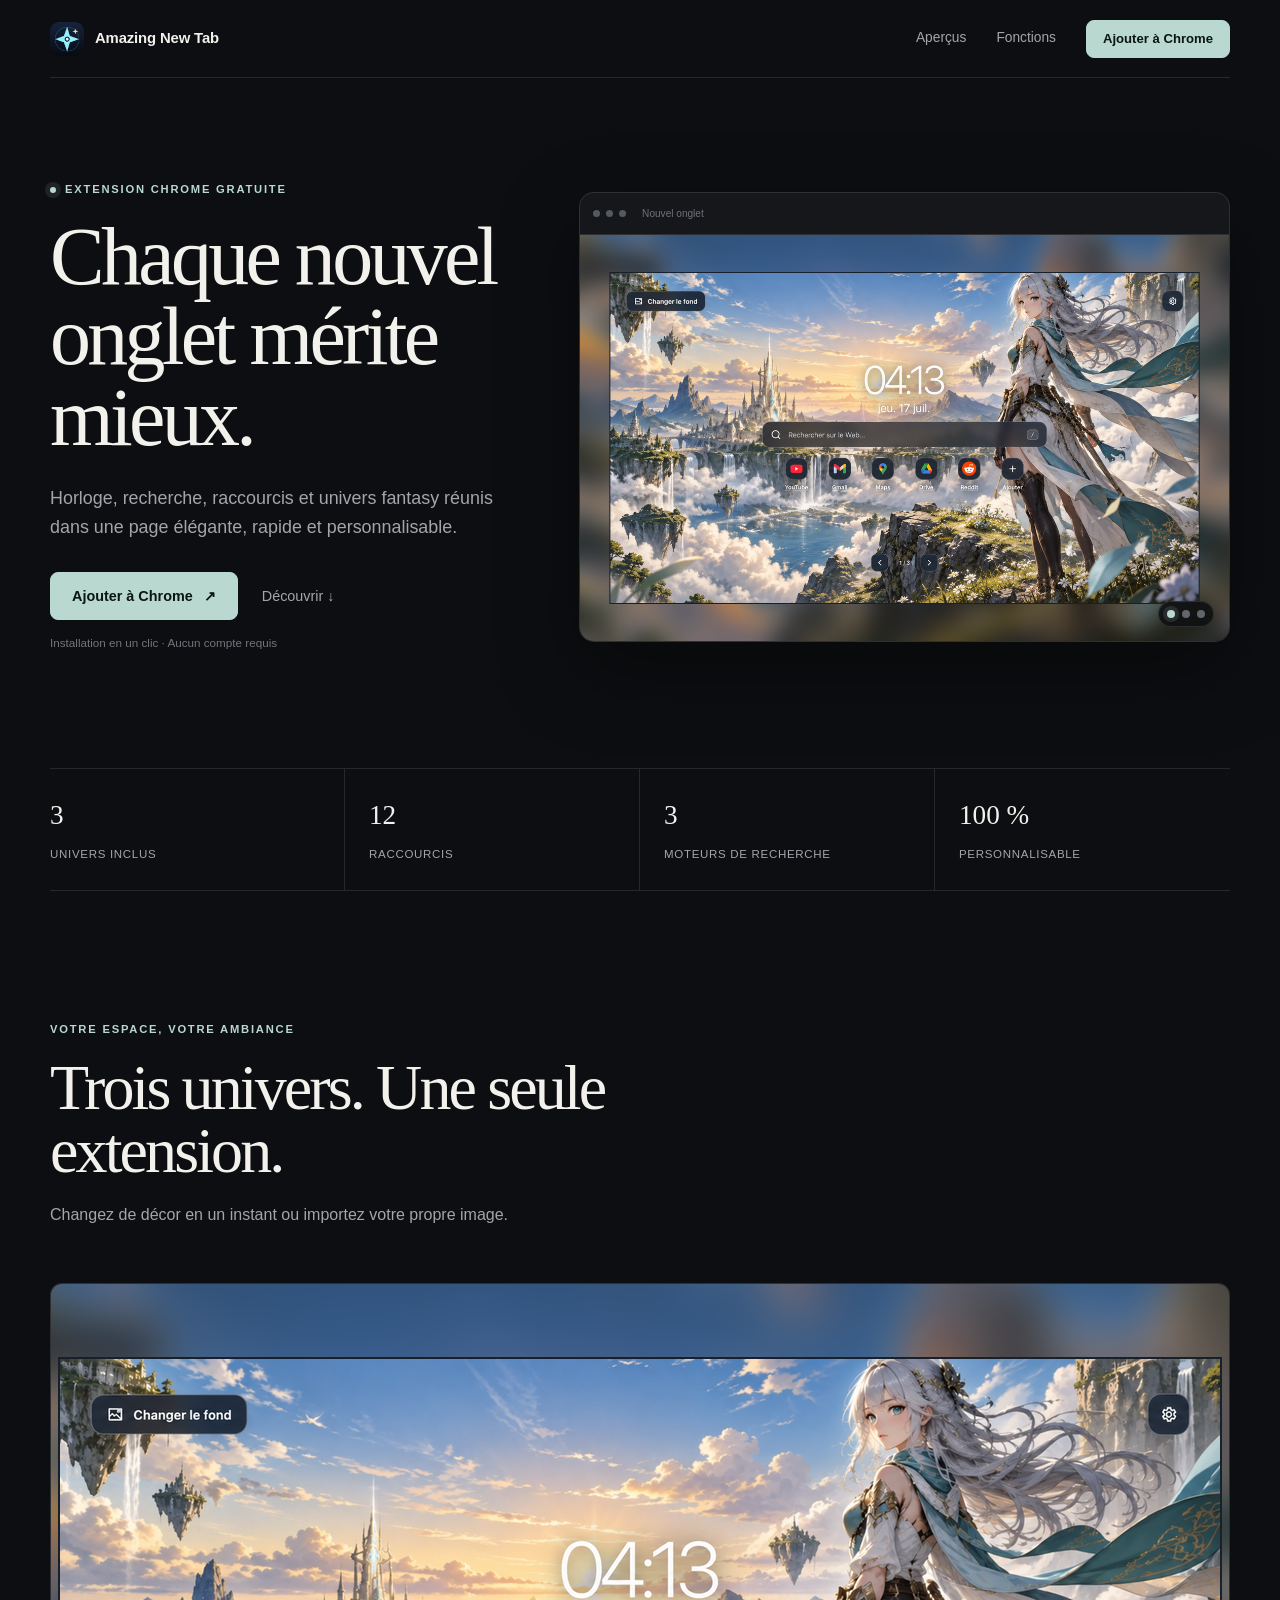
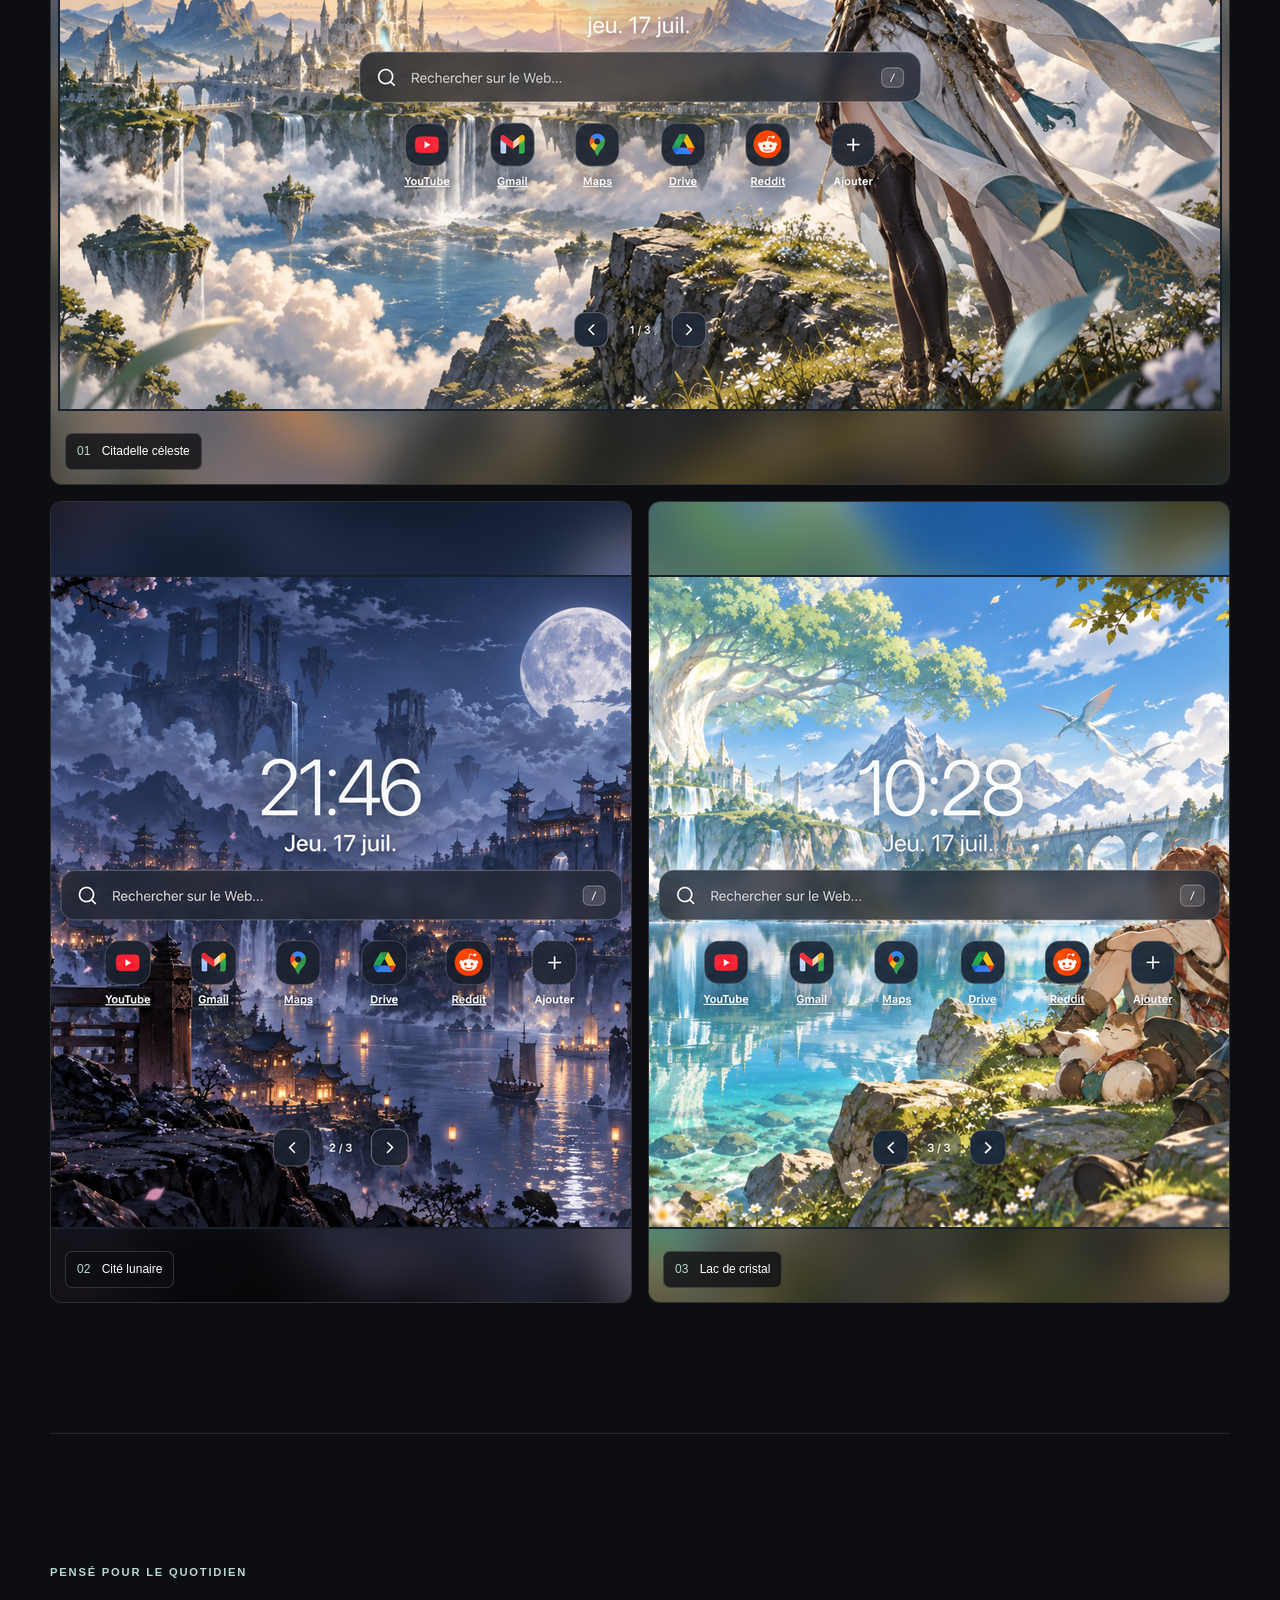
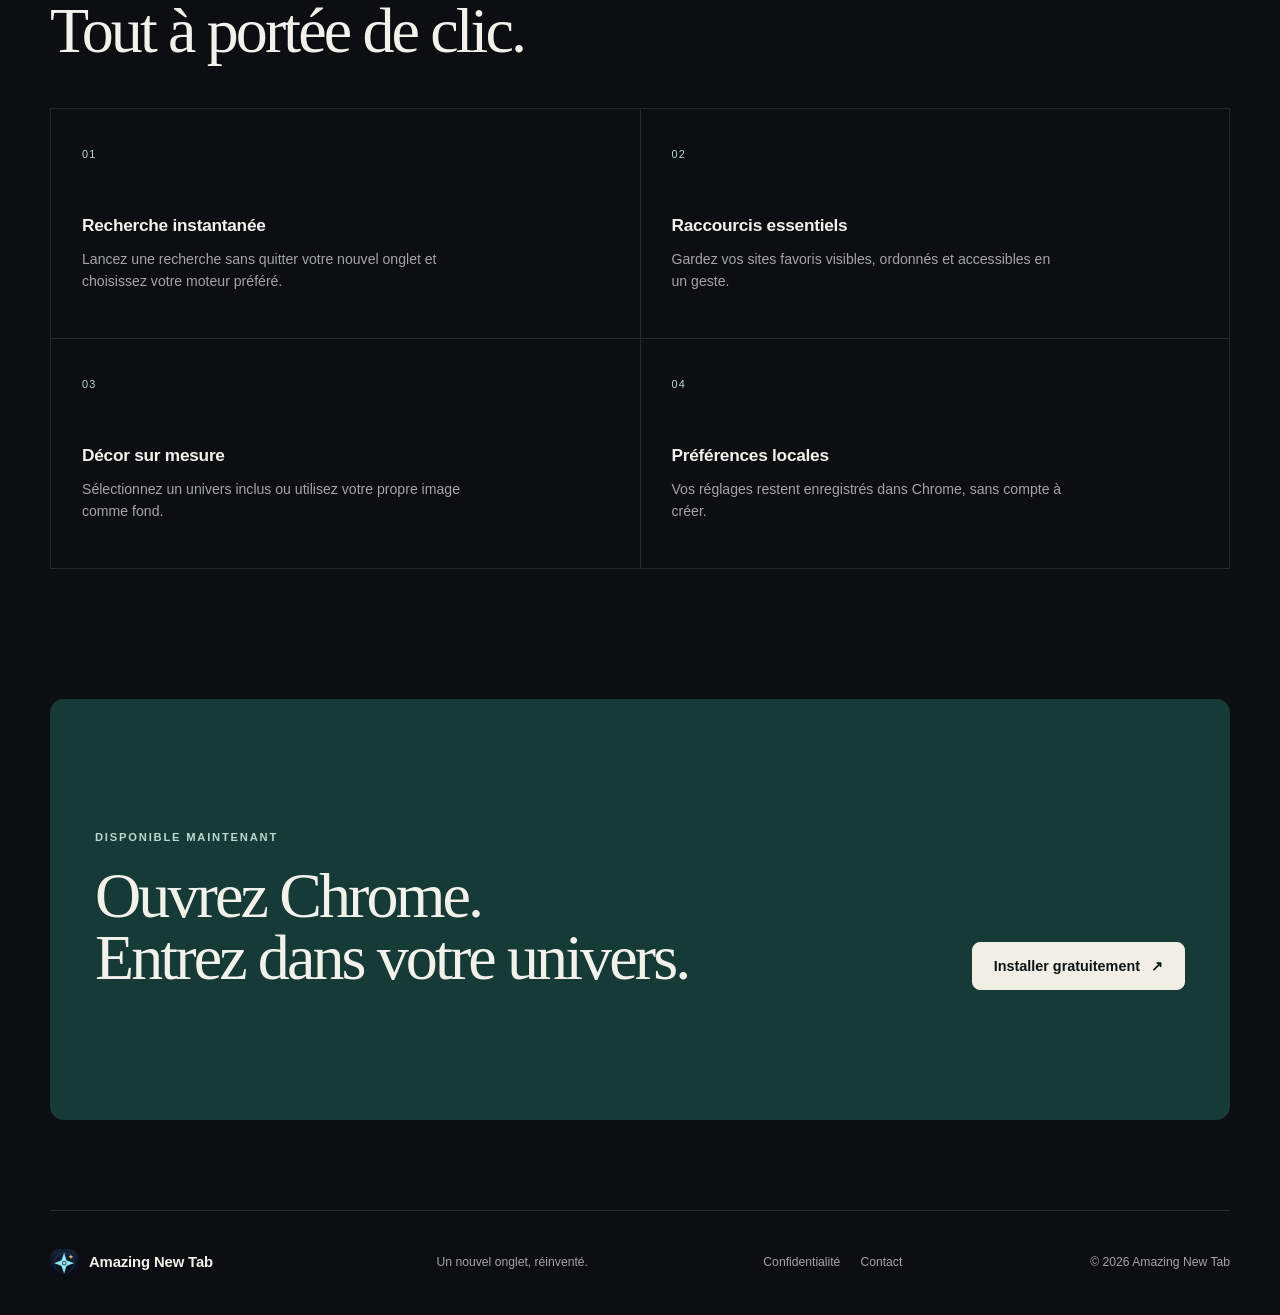
==== index.html @ ae104728 "Add files via upload" ====
<!doctype html>
<html lang="fr">
<head>
  <meta charset="utf-8">
  <meta name="viewport" content="width=device-width, initial-scale=1">
  <title>Amazing New Tab — Un nouvel onglet fantasy pour Chrome</title>
  <meta name="description" content="Transformez chaque nouvel onglet en univers fantasy avec horloge, recherche, raccourcis et fonds personnalisables.">
  <meta name="theme-color" content="#0d0e11">
  <link rel="canonical" href="https://amazingnewtab.com/">
  <link rel="icon" type="image/png" href="assets/icon-128.png">
  <meta property="og:type" content="website">
  <meta property="og:title" content="Amazing New Tab — Un nouvel onglet, réinventé.">
  <meta property="og:description" content="Une page de nouvel onglet fantasy, rapide et entièrement personnalisable.">
  <meta property="og:url" content="https://amazingnewtab.com/">
  <link rel="stylesheet" href="styles.css">
  <script src="script.js" defer></script>
</head>
<body>
  <a class="skip-link" href="#contenu">Aller au contenu</a>

  <header class="site-header">
    <a class="brand" href="/" aria-label="Amazing New Tab — Accueil">
      <img src="assets/icon-128.png" alt="" width="34" height="34">
      <span>Amazing New Tab</span>
    </a>
    <nav class="nav" aria-label="Navigation principale">
      <a href="#apercus">Aperçus</a>
      <a href="#fonctions">Fonctions</a>
      <a class="button button-small" href="https://chromewebstore.google.com/detail/genshin-impact-new-tab/cidahidgdjpindehfjlogcmhcbpgedch?hl=fr&amp;authuser=0" target="_blank" rel="noopener noreferrer">Ajouter à Chrome</a>
    </nav>
  </header>

  <main id="contenu">
    <section class="hero" aria-labelledby="hero-title">
      <div class="hero-copy">
        <p class="eyebrow"><span></span> Extension Chrome gratuite</p>
        <h1 id="hero-title">Chaque nouvel onglet mérite mieux.</h1>
        <p class="hero-text">Horloge, recherche, raccourcis et univers fantasy réunis dans une page élégante, rapide et personnalisable.</p>
        <div class="hero-actions">
          <a class="button" href="https://chromewebstore.google.com/detail/genshin-impact-new-tab/cidahidgdjpindehfjlogcmhcbpgedch?hl=fr&amp;authuser=0" target="_blank" rel="noopener noreferrer">Ajouter à Chrome <span aria-hidden="true">↗</span></a>
          <a class="text-link" href="#apercus">Découvrir <span aria-hidden="true">↓</span></a>
        </div>
        <p class="microcopy">Installation en un clic · Aucun compte requis</p>
      </div>

      <div class="product-stage" aria-label="Aperçu de l’extension">
        <div class="browser-bar" aria-hidden="true">
          <span></span><span></span><span></span>
          <div>Nouvel onglet</div>
        </div>
        <figure class="product-frame">
          <img id="hero-preview" src="assets/sky-citadel.png" alt="Aperçu du nouvel onglet Amazing New Tab avec un paysage de citadelle céleste" width="1280" height="800">
        </figure>
        <div class="preview-switcher" role="group" aria-label="Changer l’aperçu">
          <button class="preview-dot is-active" type="button" data-preview="assets/sky-citadel.png" data-alt="Aperçu du nouvel onglet avec un paysage de citadelle céleste" aria-label="Afficher Citadelle céleste" aria-pressed="true"></button>
          <button class="preview-dot" type="button" data-preview="assets/moon-city.png" data-alt="Aperçu du nouvel onglet avec une ville sous la lune" aria-label="Afficher Cité lunaire" aria-pressed="false"></button>
          <button class="preview-dot" type="button" data-preview="assets/crystal-lake.png" data-alt="Aperçu du nouvel onglet avec un lac de cristal" aria-label="Afficher Lac de cristal" aria-pressed="false"></button>
        </div>
      </div>
    </section>

    <section class="stats" aria-label="Points forts">
      <div><strong>3</strong><span>univers inclus</span></div>
      <div><strong>12</strong><span>raccourcis</span></div>
      <div><strong>3</strong><span>moteurs de recherche</span></div>
      <div><strong>100 %</strong><span>personnalisable</span></div>
    </section>

    <section class="showcase section" id="apercus" aria-labelledby="showcase-title">
      <div class="section-heading">
        <p class="eyebrow">Votre espace, votre ambiance</p>
        <h2 id="showcase-title">Trois univers. Une seule extension.</h2>
        <p>Changez de décor en un instant ou importez votre propre image.</p>
      </div>
      <div class="gallery">
        <figure class="gallery-card gallery-card-wide">
          <img src="assets/sky-citadel.png" alt="Thème Citadelle céleste de l’extension" width="1280" height="800" loading="lazy">
          <figcaption><span>01</span> Citadelle céleste</figcaption>
        </figure>
        <figure class="gallery-card">
          <img src="assets/moon-city.png" alt="Thème Cité lunaire de l’extension" width="1280" height="800" loading="lazy">
          <figcaption><span>02</span> Cité lunaire</figcaption>
        </figure>
        <figure class="gallery-card">
          <img src="assets/crystal-lake.png" alt="Thème Lac de cristal de l’extension" width="1280" height="800" loading="lazy">
          <figcaption><span>03</span> Lac de cristal</figcaption>
        </figure>
      </div>
    </section>

    <section class="features section" id="fonctions" aria-labelledby="features-title">
      <div class="section-heading compact-heading">
        <p class="eyebrow">Pensé pour le quotidien</p>
        <h2 id="features-title">Tout à portée de clic.</h2>
      </div>
      <div class="feature-grid">
        <article>
          <span class="feature-index">01</span>
          <h3>Recherche instantanée</h3>
          <p>Lancez une recherche sans quitter votre nouvel onglet et choisissez votre moteur préféré.</p>
        </article>
        <article>
          <span class="feature-index">02</span>
          <h3>Raccourcis essentiels</h3>
          <p>Gardez vos sites favoris visibles, ordonnés et accessibles en un geste.</p>
        </article>
        <article>
          <span class="feature-index">03</span>
          <h3>Décor sur mesure</h3>
          <p>Sélectionnez un univers inclus ou utilisez votre propre image comme fond.</p>
        </article>
        <article>
          <span class="feature-index">04</span>
          <h3>Préférences locales</h3>
          <p>Vos réglages restent enregistrés dans Chrome, sans compte à créer.</p>
        </article>
      </div>
    </section>

    <section class="closing section" aria-labelledby="closing-title">
      <div>
        <p class="eyebrow">Disponible maintenant</p>
        <h2 id="closing-title">Ouvrez Chrome.<br>Entrez dans votre univers.</h2>
      </div>
      <a class="button button-light" href="https://chromewebstore.google.com/detail/genshin-impact-new-tab/cidahidgdjpindehfjlogcmhcbpgedch?hl=fr&amp;authuser=0" target="_blank" rel="noopener noreferrer">Installer gratuitement <span aria-hidden="true">↗</span></a>
    </section>
  </main>

  <footer class="site-footer">
    <a class="brand footer-brand" href="/">
      <img src="assets/icon-128.png" alt="" width="28" height="28">
      <span>Amazing New Tab</span>
    </a>
    <p>Un nouvel onglet, réinventé.</p>
    <nav aria-label="Navigation de pied de page">
      <a href="privacy.html">Confidentialité</a>
      <a href="mailto:contact@amazingnewtab.com">Contact</a>
    </nav>
    <p class="copyright">© <span id="year">2026</span> Amazing New Tab</p>
  </footer>
</body>
</html>
---- styles.css ----
:root {
  --bg: #0d0e11;
  --surface: #15171b;
  --surface-2: #1b1e23;
  --text: #f3f1eb;
  --muted: #a4a5aa;
  --line: rgba(255, 255, 255, 0.11);
  --accent: #b8d8d0;
  --accent-dark: #163a35;
  --max: 1180px;
}

* { box-sizing: border-box; }

html {
  scroll-behavior: smooth;
  background: var(--bg);
}

body {
  margin: 0;
  color: var(--text);
  background: var(--bg);
  font-family: Inter, ui-sans-serif, -apple-system, BlinkMacSystemFont, "Segoe UI", sans-serif;
  font-size: 16px;
  line-height: 1.6;
  -webkit-font-smoothing: antialiased;
}

a { color: inherit; text-decoration: none; }
img { display: block; max-width: 100%; }
button { font: inherit; }

.skip-link {
  position: fixed;
  top: 10px;
  left: 10px;
  z-index: 20;
  padding: 10px 14px;
  color: #0d0e11;
  background: #fff;
  transform: translateY(-150%);
}

.skip-link:focus { transform: translateY(0); }

.site-header,
.hero,
.stats,
.section,
.site-footer {
  width: min(calc(100% - 40px), var(--max));
  margin-inline: auto;
}

.site-header {
  min-height: 78px;
  display: flex;
  align-items: center;
  justify-content: space-between;
  border-bottom: 1px solid var(--line);
}

.brand {
  display: inline-flex;
  align-items: center;
  gap: 11px;
  font-size: .93rem;
  font-weight: 680;
  letter-spacing: -.01em;
}

.brand img { border-radius: 9px; }

.nav {
  display: flex;
  align-items: center;
  gap: 30px;
  color: var(--muted);
  font-size: .86rem;
}

.nav > a:not(.button):hover,
.site-footer a:hover { color: var(--text); }

.button {
  display: inline-flex;
  min-height: 48px;
  align-items: center;
  justify-content: center;
  gap: 11px;
  padding: 0 21px;
  color: #0b1513;
  background: var(--accent);
  border: 1px solid var(--accent);
  border-radius: 8px;
  font-size: .9rem;
  font-weight: 720;
  transition: transform .2s ease, background .2s ease, border-color .2s ease;
}

.button:hover {
  transform: translateY(-2px);
  background: #d1e6e1;
  border-color: #d1e6e1;
}

.button:focus-visible,
a:focus-visible,
button:focus-visible {
  outline: 2px solid #fff;
  outline-offset: 4px;
}

.button-small {
  min-height: 38px;
  padding-inline: 16px;
  font-size: .82rem;
}

.hero {
  display: grid;
  grid-template-columns: .82fr 1.18fr;
  gap: clamp(42px, 6vw, 88px);
  align-items: center;
  min-height: 690px;
  padding: 74px 0 86px;
}

.eyebrow {
  margin: 0 0 18px;
  color: var(--accent);
  font-size: .7rem;
  font-weight: 760;
  letter-spacing: .16em;
  text-transform: uppercase;
}

.hero .eyebrow { display: flex; align-items: center; gap: 9px; }
.hero .eyebrow span { width: 6px; height: 6px; border-radius: 50%; background: var(--accent); box-shadow: 0 0 0 5px rgba(184, 216, 208, .1); }

h1,
h2,
h3,
p { margin-top: 0; }

h1,
h2 {
  font-family: Georgia, "Times New Roman", serif;
  font-weight: 400;
  letter-spacing: -.045em;
  line-height: .98;
}

h1 {
  max-width: 650px;
  margin-bottom: 26px;
  font-size: clamp(3.2rem, 6.4vw, 6.6rem);
}

.hero-text {
  max-width: 520px;
  margin-bottom: 31px;
  color: var(--muted);
  font-size: clamp(1rem, 1.6vw, 1.12rem);
}

.hero-actions { display: flex; align-items: center; gap: 24px; }
.text-link { color: var(--muted); font-size: .9rem; }
.text-link:hover { color: var(--text); }
.microcopy { margin: 14px 0 0; color: #73757b; font-size: .73rem; }

.product-stage {
  position: relative;
  overflow: hidden;
  background: var(--surface);
  border: 1px solid var(--line);
  border-radius: 15px;
  box-shadow: 0 28px 80px rgba(0,0,0,.38);
}

.browser-bar {
  height: 42px;
  display: flex;
  align-items: center;
  gap: 6px;
  padding: 0 13px;
  border-bottom: 1px solid var(--line);
}

.browser-bar > span { width: 7px; height: 7px; border-radius: 50%; background: #555960; }
.browser-bar > div { margin-left: 10px; color: #6f7278; font-size: .63rem; }
.product-frame { margin: 0; aspect-ratio: 16 / 10; overflow: hidden; }
.product-frame img { width: 100%; height: 100%; object-fit: cover; transition: opacity .16s ease; }
.product-frame img.is-changing { opacity: .25; }

.preview-switcher {
  position: absolute;
  right: 15px;
  bottom: 14px;
  display: flex;
  gap: 7px;
  padding: 8px;
  background: rgba(13,14,17,.82);
  border: 1px solid var(--line);
  border-radius: 99px;
  backdrop-filter: blur(14px);
}

.preview-dot {
  width: 8px;
  height: 8px;
  padding: 0;
  border: 0;
  border-radius: 50%;
  background: #62666c;
  cursor: pointer;
}

.preview-dot.is-active { background: var(--accent); box-shadow: 0 0 0 4px rgba(184,216,208,.12); }

.stats {
  display: grid;
  grid-template-columns: repeat(4, 1fr);
  border-top: 1px solid var(--line);
  border-bottom: 1px solid var(--line);
}

.stats div { padding: 25px 24px; border-right: 1px solid var(--line); }
.stats div:first-child { padding-left: 0; }
.stats div:last-child { border-right: 0; }
.stats strong { display: block; margin-bottom: 2px; font-family: Georgia, serif; font-size: 1.7rem; font-weight: 400; }
.stats span { color: var(--muted); font-size: .72rem; letter-spacing: .06em; text-transform: uppercase; }

.section { padding: 130px 0; }
.section-heading { max-width: 640px; margin-bottom: 55px; }
.section-heading h2,
.closing h2 { margin-bottom: 20px; font-size: clamp(2.8rem, 5vw, 5.2rem); }
.section-heading > p:last-child { max-width: 500px; margin-bottom: 0; color: var(--muted); }

.gallery {
  display: grid;
  grid-template-columns: repeat(2, 1fr);
  gap: 16px;
}

.gallery-card {
  position: relative;
  min-width: 0;
  margin: 0;
  overflow: hidden;
  background: var(--surface);
  border: 1px solid var(--line);
  border-radius: 12px;
}

.gallery-card-wide { grid-column: 1 / -1; }
.gallery-card img { width: 100%; aspect-ratio: 16 / 10; object-fit: cover; transition: transform .55s cubic-bezier(.2,.8,.2,1); }
.gallery-card:hover img { transform: scale(1.018); }
.gallery-card figcaption { position: absolute; left: 14px; bottom: 14px; padding: 8px 11px; color: #fff; background: rgba(13,14,17,.78); border: 1px solid rgba(255,255,255,.16); border-radius: 7px; font-size: .75rem; backdrop-filter: blur(12px); }
.gallery-card figcaption span { margin-right: 8px; color: var(--accent); }

.features { border-top: 1px solid var(--line); }
.compact-heading { margin-bottom: 45px; }
.feature-grid { display: grid; grid-template-columns: repeat(2, 1fr); border-top: 1px solid var(--line); border-left: 1px solid var(--line); }
.feature-grid article { min-height: 230px; padding: 31px; border-right: 1px solid var(--line); border-bottom: 1px solid var(--line); }
.feature-index { color: var(--accent); font-size: .68rem; letter-spacing: .12em; }
.feature-grid h3 { margin: 47px 0 8px; font-size: 1.08rem; letter-spacing: -.015em; }
.feature-grid p { max-width: 390px; margin-bottom: 0; color: var(--muted); font-size: .88rem; }

.closing {
  display: flex;
  align-items: flex-end;
  justify-content: space-between;
  gap: 40px;
  padding-inline: 45px;
  background: var(--accent-dark);
  border-radius: 14px;
}

.closing h2 { margin-bottom: 0; }
.button-light { color: #0b1513; background: #f1eee6; border-color: #f1eee6; white-space: nowrap; }

.site-footer {
  display: grid;
  grid-template-columns: 1.2fr 1fr 1fr auto;
  gap: 28px;
  align-items: center;
  padding: 38px 0;
  margin-top: 90px;
  color: var(--muted);
  border-top: 1px solid var(--line);
  font-size: .76rem;
}

.site-footer p { margin: 0; }
.site-footer nav { display: flex; gap: 20px; }
.footer-brand { color: var(--text); }
.copyright { text-align: right; }

.legal-page { min-height: 100vh; }
.legal-main { width: min(calc(100% - 40px), 760px); margin: 90px auto 140px; }
.legal-main h1 { max-width: 760px; margin-bottom: 28px; font-size: clamp(3rem, 7vw, 5.8rem); }
.legal-meta { margin-bottom: 55px; color: var(--muted); font-size: .82rem; }
.legal-content { padding-top: 42px; border-top: 1px solid var(--line); }
.legal-content h2 { margin: 46px 0 14px; font-family: inherit; font-size: 1.08rem; font-weight: 680; letter-spacing: -.015em; line-height: 1.4; }
.legal-content p,
.legal-content li { color: var(--muted); font-size: .94rem; }
.legal-content ul { padding-left: 20px; }
.legal-content a { color: var(--accent); text-decoration: underline; text-underline-offset: 3px; }

.not-found { min-height: 100vh; display: grid; place-items: center; padding: 30px; text-align: center; }
.not-found h1 { margin-bottom: 14px; font-size: clamp(5rem, 18vw, 12rem); }
.not-found p { margin-bottom: 30px; color: var(--muted); }

@media (max-width: 900px) {
  .hero { grid-template-columns: 1fr; min-height: auto; padding-top: 90px; }
  .hero-copy { max-width: 690px; }
  .product-stage { max-width: 760px; }
  .stats { grid-template-columns: repeat(2, 1fr); }
  .stats div:nth-child(2) { border-right: 0; }
  .stats div:nth-child(-n+2) { border-bottom: 1px solid var(--line); }
  .stats div:nth-child(3) { padding-left: 0; }
  .closing { align-items: flex-start; flex-direction: column; }
  .site-footer { grid-template-columns: 1fr 1fr; }
  .copyright { text-align: left; }
}

@media (max-width: 640px) {
  .site-header, .hero, .stats, .section, .site-footer { width: min(calc(100% - 28px), var(--max)); }
  .site-header { min-height: 68px; }
  .nav > a:not(.button) { display: none; }
  .brand span { font-size: .84rem; }
  .button-small { min-height: 36px; padding-inline: 12px; }
  .hero { gap: 50px; padding: 68px 0 72px; }
  h1 { font-size: clamp(3.25rem, 16vw, 4.9rem); }
  .hero-actions { align-items: flex-start; flex-direction: column; gap: 17px; }
  .microcopy { margin-top: 18px; }
  .browser-bar { height: 34px; }
  .stats div { padding: 19px 12px; }
  .stats div:first-child, .stats div:nth-child(3) { padding-left: 0; }
  .stats strong { font-size: 1.35rem; }
  .stats span { font-size: .58rem; }
  .section { padding: 88px 0; }
  .section-heading { margin-bottom: 38px; }
  .section-heading h2, .closing h2 { font-size: clamp(2.75rem, 13vw, 4.2rem); }
  .gallery { grid-template-columns: 1fr; }
  .gallery-card-wide { grid-column: auto; }
  .feature-grid { grid-template-columns: 1fr; }
  .feature-grid article { min-height: 205px; padding: 25px; }
  .feature-grid h3 { margin-top: 37px; }
  .closing { width: calc(100% - 28px); padding: 58px 24px; }
  .site-footer { grid-template-columns: 1fr; margin-top: 65px; }
  .site-footer nav { order: 2; }
}

@media (prefers-reduced-motion: reduce) {
  html { scroll-behavior: auto; }
  *, *::before, *::after { transition-duration: .01ms !important; animation-duration: .01ms !important; }
}
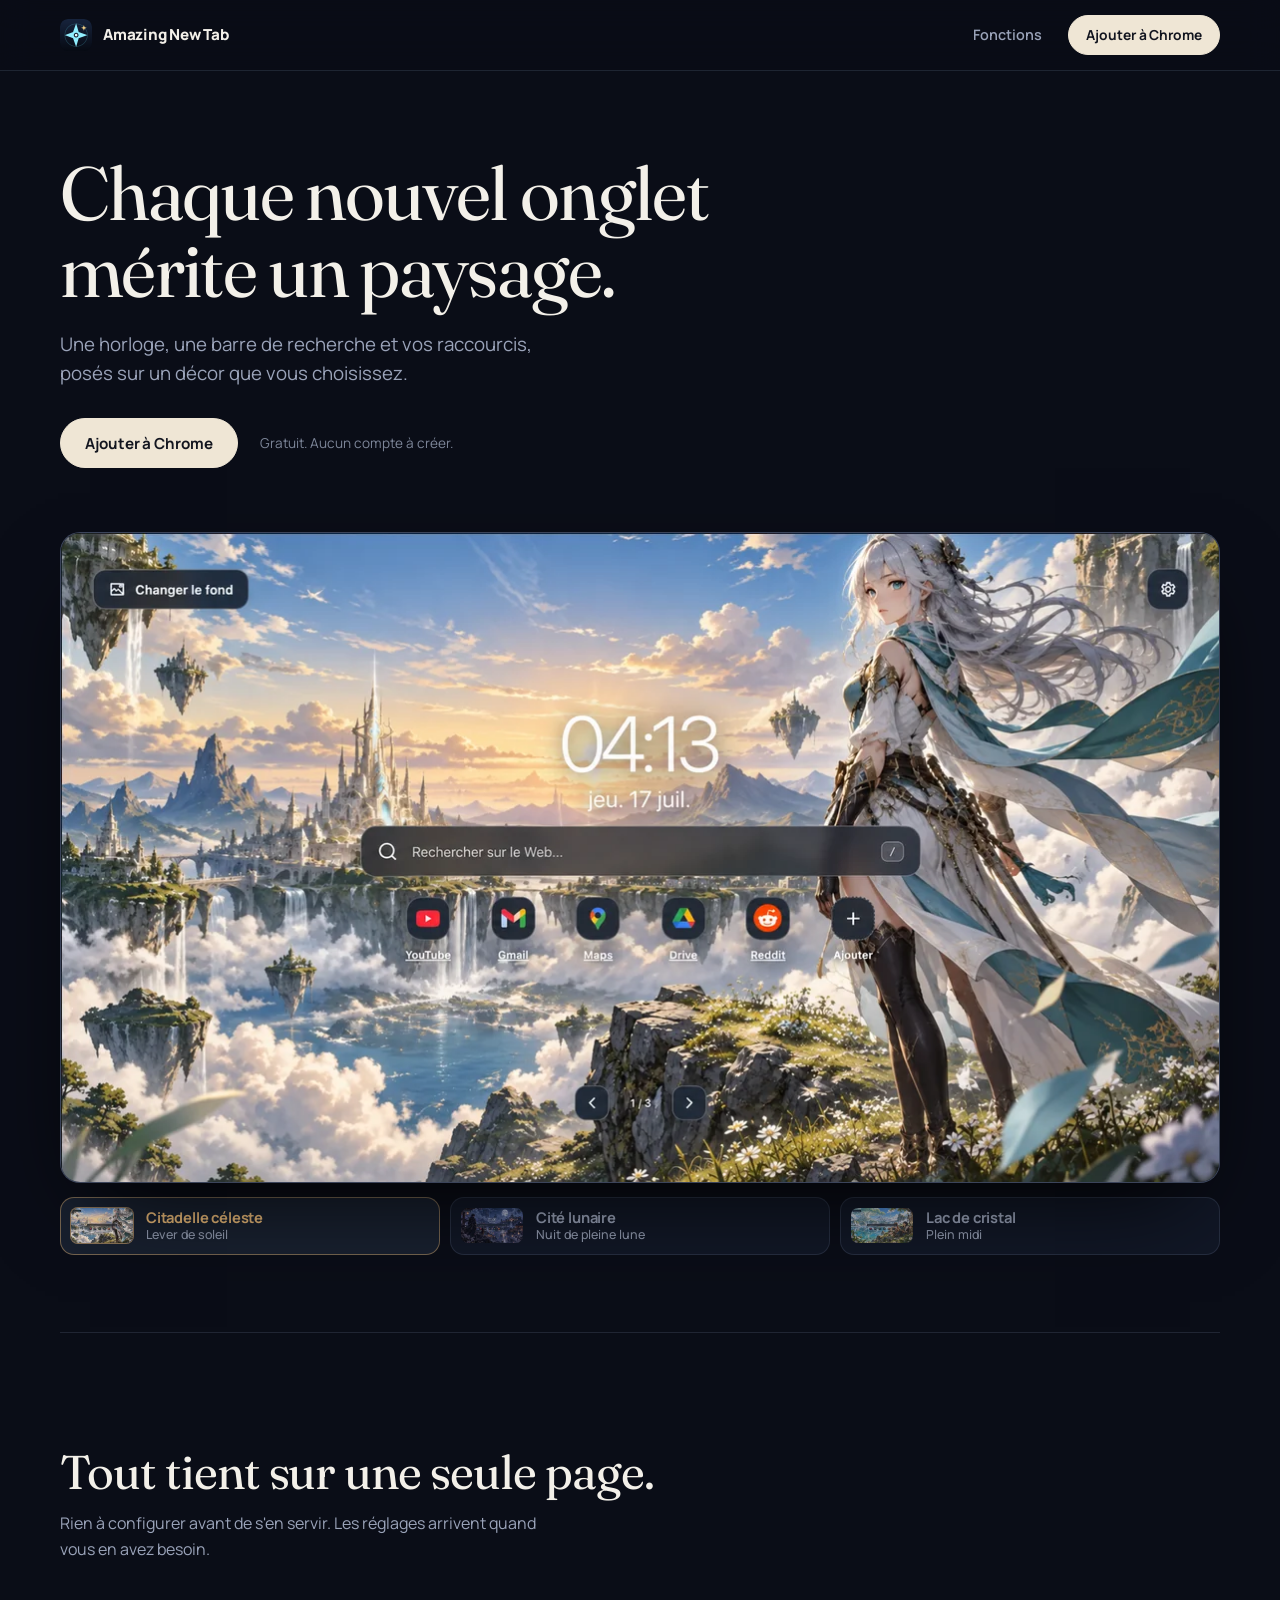
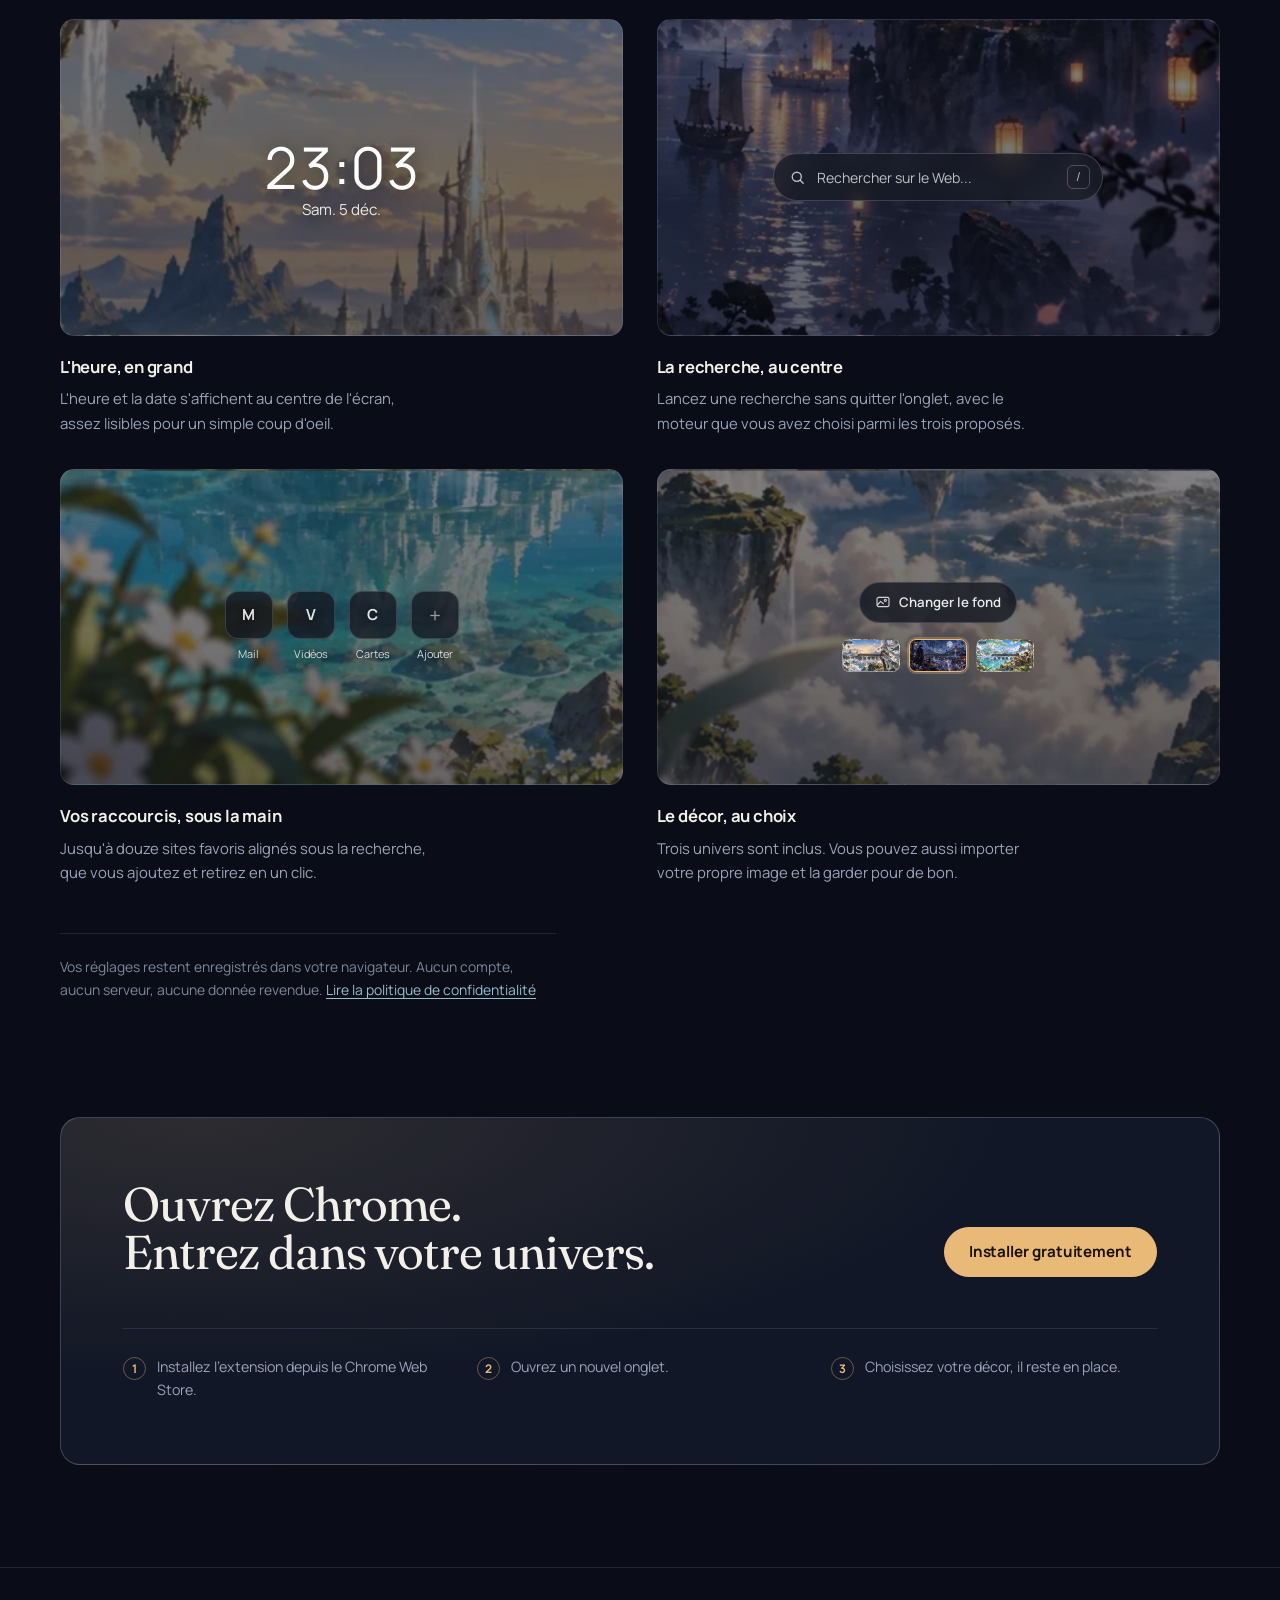
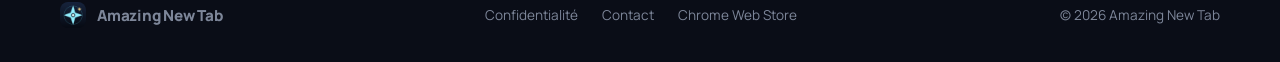
==== commit a2549fe4: "Add files via upload" ====
--- a/index.html
+++ b/index.html
@@ -3,140 +3,221 @@
 <head>
   <meta charset="utf-8">
   <meta name="viewport" content="width=device-width, initial-scale=1">
-  <title>Amazing New Tab — Un nouvel onglet fantasy pour Chrome</title>
-  <meta name="description" content="Transformez chaque nouvel onglet en univers fantasy avec horloge, recherche, raccourcis et fonds personnalisables.">
-  <meta name="theme-color" content="#0d0e11">
+  <title>Amazing New Tab - un nouvel onglet fantasy pour Chrome</title>
+  <meta name="description" content="Horloge, recherche et raccourcis posés sur un décor fantasy. Extension Chrome gratuite, sans compte, entièrement personnalisable.">
+  <meta name="theme-color" content="#0A0D17">
   <link rel="canonical" href="https://amazingnewtab.com/">
-  <link rel="icon" type="image/png" href="assets/icon-128.png">
+  <link rel="icon" type="image/png" href="/assets/icon-128.png">
+  <link rel="apple-touch-icon" href="/assets/icon-128.png">
+
   <meta property="og:type" content="website">
-  <meta property="og:title" content="Amazing New Tab — Un nouvel onglet, réinventé.">
-  <meta property="og:description" content="Une page de nouvel onglet fantasy, rapide et entièrement personnalisable.">
+  <meta property="og:site_name" content="Amazing New Tab">
+  <meta property="og:locale" content="fr_FR">
+  <meta property="og:title" content="Amazing New Tab - un nouvel onglet fantasy pour Chrome">
+  <meta property="og:description" content="Horloge, recherche et raccourcis posés sur un décor que vous choisissez.">
   <meta property="og:url" content="https://amazingnewtab.com/">
-  <link rel="stylesheet" href="styles.css">
-  <script src="script.js" defer></script>
+  <meta property="og:image" content="https://amazingnewtab.com/assets/og-cover.jpg">
+  <meta property="og:image:width" content="1200">
+  <meta property="og:image:height" content="630">
+  <meta property="og:image:alt" content="La page nouvel onglet Amazing New Tab affichant une citadelle céleste.">
+  <meta name="twitter:card" content="summary_large_image">
+  <meta name="twitter:title" content="Amazing New Tab - un nouvel onglet fantasy pour Chrome">
+  <meta name="twitter:description" content="Horloge, recherche et raccourcis posés sur un décor que vous choisissez.">
+  <meta name="twitter:image" content="https://amazingnewtab.com/assets/og-cover.jpg">
+
+  <link rel="preconnect" href="https://fonts.googleapis.com">
+  <link rel="preconnect" href="https://fonts.gstatic.com" crossorigin>
+  <link rel="stylesheet" href="https://fonts.googleapis.com/css2?family=Fraunces:opsz,wght@9..144,300..700&family=Manrope:wght@400..800&display=swap">
+  <link rel="preload" as="image" href="/assets/sky-citadel.webp" imagesrcset="/assets/sky-citadel-760.webp 760w, /assets/sky-citadel.webp 1161w" imagesizes="(max-width: 760px) 100vw, 1160px">
+  <link rel="stylesheet" href="/styles.css">
+  <script src="/script.js" defer></script>
+
+  <script type="application/ld+json">
+  {
+    "@context": "https://schema.org",
+    "@type": "SoftwareApplication",
+    "name": "Amazing New Tab",
+    "applicationCategory": "BrowserApplication",
+    "operatingSystem": "Chrome",
+    "url": "https://amazingnewtab.com/",
+    "image": "https://amazingnewtab.com/assets/og-cover.jpg",
+    "description": "Extension Chrome qui remplace la page nouvel onglet par une horloge, une recherche et des raccourcis posés sur un décor fantasy personnalisable.",
+    "installUrl": "https://chromewebstore.google.com/detail/egckcghgdkoojlileojgndfmhhkcppio",
+    "offers": { "@type": "Offer", "price": "0", "priceCurrency": "EUR" }
+  }
+  </script>
 </head>
 <body>
   <a class="skip-link" href="#contenu">Aller au contenu</a>
 
-  <header class="site-header">
-    <a class="brand" href="/" aria-label="Amazing New Tab — Accueil">
-      <img src="assets/icon-128.png" alt="" width="34" height="34">
-      <span>Amazing New Tab</span>
-    </a>
-    <nav class="nav" aria-label="Navigation principale">
-      <a href="#apercus">Aperçus</a>
-      <a href="#fonctions">Fonctions</a>
-      <a class="button button-small" href="https://chromewebstore.google.com/detail/genshin-impact-new-tab/cidahidgdjpindehfjlogcmhcbpgedch?hl=fr&amp;authuser=0" target="_blank" rel="noopener noreferrer">Ajouter à Chrome</a>
-    </nav>
+  <header class="topbar">
+    <div class="topbar-in">
+      <a class="brand" href="/">
+        <img src="/assets/icon-128.png" alt="" width="32" height="32">
+        <span>Amazing New Tab</span>
+      </a>
+      <nav class="topnav" aria-label="Navigation principale">
+        <a href="#fonctions">Fonctions</a>
+        <a class="btn btn-sm" href="https://chromewebstore.google.com/detail/egckcghgdkoojlileojgndfmhhkcppio?utm_source=item-share-cb" target="_blank" rel="noopener noreferrer">Ajouter à Chrome</a>
+      </nav>
+    </div>
   </header>
 
   <main id="contenu">
-    <section class="hero" aria-labelledby="hero-title">
+
+    <section class="hero">
       <div class="hero-copy">
-        <p class="eyebrow"><span></span> Extension Chrome gratuite</p>
-        <h1 id="hero-title">Chaque nouvel onglet mérite mieux.</h1>
-        <p class="hero-text">Horloge, recherche, raccourcis et univers fantasy réunis dans une page élégante, rapide et personnalisable.</p>
-        <div class="hero-actions">
-          <a class="button" href="https://chromewebstore.google.com/detail/genshin-impact-new-tab/cidahidgdjpindehfjlogcmhcbpgedch?hl=fr&amp;authuser=0" target="_blank" rel="noopener noreferrer">Ajouter à Chrome <span aria-hidden="true">↗</span></a>
-          <a class="text-link" href="#apercus">Découvrir <span aria-hidden="true">↓</span></a>
+        <h1>Chaque nouvel onglet<br>mérite un paysage.</h1>
+        <p class="lede">Une horloge, une barre de recherche et vos raccourcis, posés sur un décor que vous choisissez.</p>
+        <p class="cta-row">
+          <a class="btn" href="https://chromewebstore.google.com/detail/egckcghgdkoojlileojgndfmhhkcppio?utm_source=item-share-cb" target="_blank" rel="noopener noreferrer">Ajouter à Chrome</a>
+          <span class="note">Gratuit. Aucun compte à créer.</span>
+        </p>
+      </div>
+
+      <div class="stage-block">
+        <div class="stage">
+          <img class="stage-img is-on" id="stage-a"
+               src="/assets/sky-citadel.webp"
+               srcset="/assets/sky-citadel-760.webp 760w, /assets/sky-citadel.webp 1161w"
+               sizes="(max-width: 760px) 100vw, 1160px"
+               alt="La page nouvel onglet affichant l'univers Citadelle céleste."
+               width="1161" height="651" fetchpriority="high" decoding="async">
+          <img class="stage-img" id="stage-b" alt="" aria-hidden="true"
+               width="1161" height="651" decoding="async">
         </div>
-        <p class="microcopy">Installation en un clic · Aucun compte requis</p>
-      </div>
-
-      <div class="product-stage" aria-label="Aperçu de l’extension">
-        <div class="browser-bar" aria-hidden="true">
-          <span></span><span></span><span></span>
-          <div>Nouvel onglet</div>
+
+        <div class="universe" role="group" aria-label="Choisir un univers">
+          <button type="button" class="uni is-active" aria-pressed="true"
+                  data-key="sky-citadel"
+                  data-alt="La page nouvel onglet affichant l'univers Citadelle céleste.">
+            <img class="uni-thumb" src="/assets/sky-citadel-thumb.webp" alt="" width="176" height="99" loading="lazy" decoding="async">
+            <span class="uni-txt">
+              <span class="uni-name">Citadelle céleste</span>
+              <span class="uni-sub">Lever de soleil</span>
+            </span>
+          </button>
+          <button type="button" class="uni" aria-pressed="false"
+                  data-key="moon-city"
+                  data-alt="La page nouvel onglet affichant l'univers Cité lunaire.">
+            <img class="uni-thumb" src="/assets/moon-city-thumb.webp" alt="" width="176" height="99" loading="lazy" decoding="async">
+            <span class="uni-txt">
+              <span class="uni-name">Cité lunaire</span>
+              <span class="uni-sub">Nuit de pleine lune</span>
+            </span>
+          </button>
+          <button type="button" class="uni" aria-pressed="false"
+                  data-key="crystal-lake"
+                  data-alt="La page nouvel onglet affichant l'univers Lac de cristal.">
+            <img class="uni-thumb" src="/assets/crystal-lake-thumb.webp" alt="" width="176" height="99" loading="lazy" decoding="async">
+            <span class="uni-txt">
+              <span class="uni-name">Lac de cristal</span>
+              <span class="uni-sub">Plein midi</span>
+            </span>
+          </button>
         </div>
-        <figure class="product-frame">
-          <img id="hero-preview" src="assets/sky-citadel.png" alt="Aperçu du nouvel onglet Amazing New Tab avec un paysage de citadelle céleste" width="1280" height="800">
-        </figure>
-        <div class="preview-switcher" role="group" aria-label="Changer l’aperçu">
-          <button class="preview-dot is-active" type="button" data-preview="assets/sky-citadel.png" data-alt="Aperçu du nouvel onglet avec un paysage de citadelle céleste" aria-label="Afficher Citadelle céleste" aria-pressed="true"></button>
-          <button class="preview-dot" type="button" data-preview="assets/moon-city.png" data-alt="Aperçu du nouvel onglet avec une ville sous la lune" aria-label="Afficher Cité lunaire" aria-pressed="false"></button>
-          <button class="preview-dot" type="button" data-preview="assets/crystal-lake.png" data-alt="Aperçu du nouvel onglet avec un lac de cristal" aria-label="Afficher Lac de cristal" aria-pressed="false"></button>
-        </div>
       </div>
     </section>
 
-    <section class="stats" aria-label="Points forts">
-      <div><strong>3</strong><span>univers inclus</span></div>
-      <div><strong>12</strong><span>raccourcis</span></div>
-      <div><strong>3</strong><span>moteurs de recherche</span></div>
-      <div><strong>100 %</strong><span>personnalisable</span></div>
+    <section class="fn-section" id="fonctions" aria-labelledby="fn-title">
+      <div class="sec-head">
+        <h2 id="fn-title">Tout tient sur une seule page.</h2>
+        <p>Rien à configurer avant de s'en servir. Les réglages arrivent quand vous en avez besoin.</p>
+      </div>
+
+      <div class="fn-grid">
+
+        <article class="fn">
+          <div class="fn-demo" style="--tile:url('/assets/sky-citadel-tile.webp')">
+            <div class="ui-clock">
+              <span class="ui-time" id="ui-time">10:28</span>
+              <span class="ui-date" id="ui-date">Jeu. 17 juil.</span>
+            </div>
+          </div>
+          <h3>L'heure, en grand</h3>
+          <p>L'heure et la date s'affichent au centre de l'écran, assez lisibles pour un simple coup d'oeil.</p>
+        </article>
+
+        <article class="fn">
+          <div class="fn-demo" style="--tile:url('/assets/moon-city-tile.webp')">
+            <div class="ui-search">
+              <svg viewBox="0 0 24 24" aria-hidden="true" focusable="false">
+                <circle cx="11" cy="11" r="6.4"></circle>
+                <path d="M15.8 15.8 L20 20"></path>
+              </svg>
+              <span>Rechercher sur le Web...</span>
+              <kbd>/</kbd>
+            </div>
+          </div>
+          <h3>La recherche, au centre</h3>
+          <p>Lancez une recherche sans quitter l'onglet, avec le moteur que vous avez choisi parmi les trois proposés.</p>
+        </article>
+
+        <article class="fn">
+          <div class="fn-demo" style="--tile:url('/assets/crystal-lake-tile.webp')">
+            <div class="ui-tiles">
+              <span class="ui-shortcut"><span class="ui-tile">M</span>Mail</span>
+              <span class="ui-shortcut"><span class="ui-tile">V</span>Vidéos</span>
+              <span class="ui-shortcut"><span class="ui-tile">C</span>Cartes</span>
+              <span class="ui-shortcut"><span class="ui-tile ui-tile-add">+</span>Ajouter</span>
+            </div>
+          </div>
+          <h3>Vos raccourcis, sous la main</h3>
+          <p>Jusqu'à douze sites favoris alignés sous la recherche, que vous ajoutez et retirez en un clic.</p>
+        </article>
+
+        <article class="fn">
+          <div class="fn-demo" style="--tile:url('/assets/sky-citadel-tile2.webp')">
+            <div class="ui-decor">
+              <span class="ui-chip">
+                <svg viewBox="0 0 24 24" aria-hidden="true" focusable="false">
+                  <rect x="3" y="5" width="18" height="14" rx="2.5"></rect>
+                  <path d="M3.5 16.5 8.5 11 13 15"></path>
+                  <circle cx="15.5" cy="9.5" r="1.6"></circle>
+                </svg>
+                Changer le fond
+              </span>
+              <span class="ui-thumbs">
+                <i style="background-image:url('/assets/sky-citadel-thumb.webp')"></i>
+                <i class="is-on" style="background-image:url('/assets/moon-city-thumb.webp')"></i>
+                <i style="background-image:url('/assets/crystal-lake-thumb.webp')"></i>
+              </span>
+            </div>
+          </div>
+          <h3>Le décor, au choix</h3>
+          <p>Trois univers sont inclus. Vous pouvez aussi importer votre propre image et la garder pour de bon.</p>
+        </article>
+
+      </div>
+
+      <p class="fn-note">Vos réglages restent enregistrés dans votre navigateur. Aucun compte, aucun serveur, aucune donnée revendue. <a href="/privacy/">Lire la politique de confidentialité</a></p>
     </section>
 
-    <section class="showcase section" id="apercus" aria-labelledby="showcase-title">
-      <div class="section-heading">
-        <p class="eyebrow">Votre espace, votre ambiance</p>
-        <h2 id="showcase-title">Trois univers. Une seule extension.</h2>
-        <p>Changez de décor en un instant ou importez votre propre image.</p>
-      </div>
-      <div class="gallery">
-        <figure class="gallery-card gallery-card-wide">
-          <img src="assets/sky-citadel.png" alt="Thème Citadelle céleste de l’extension" width="1280" height="800" loading="lazy">
-          <figcaption><span>01</span> Citadelle céleste</figcaption>
-        </figure>
-        <figure class="gallery-card">
-          <img src="assets/moon-city.png" alt="Thème Cité lunaire de l’extension" width="1280" height="800" loading="lazy">
-          <figcaption><span>02</span> Cité lunaire</figcaption>
-        </figure>
-        <figure class="gallery-card">
-          <img src="assets/crystal-lake.png" alt="Thème Lac de cristal de l’extension" width="1280" height="800" loading="lazy">
-          <figcaption><span>03</span> Lac de cristal</figcaption>
-        </figure>
-      </div>
+    <section class="closing" aria-labelledby="closing-title">
+      <h2 id="closing-title">Ouvrez Chrome.<br>Entrez dans votre univers.</h2>
+      <ol class="steps">
+        <li><span class="step-n">1</span> Installez l'extension depuis le Chrome Web Store.</li>
+        <li><span class="step-n">2</span> Ouvrez un nouvel onglet.</li>
+        <li><span class="step-n">3</span> Choisissez votre décor, il reste en place.</li>
+      </ol>
+      <a class="btn btn-light" href="https://chromewebstore.google.com/detail/egckcghgdkoojlileojgndfmhhkcppio?utm_source=item-share-cb" target="_blank" rel="noopener noreferrer">Installer gratuitement</a>
     </section>
 
-    <section class="features section" id="fonctions" aria-labelledby="features-title">
-      <div class="section-heading compact-heading">
-        <p class="eyebrow">Pensé pour le quotidien</p>
-        <h2 id="features-title">Tout à portée de clic.</h2>
-      </div>
-      <div class="feature-grid">
-        <article>
-          <span class="feature-index">01</span>
-          <h3>Recherche instantanée</h3>
-          <p>Lancez une recherche sans quitter votre nouvel onglet et choisissez votre moteur préféré.</p>
-        </article>
-        <article>
-          <span class="feature-index">02</span>
-          <h3>Raccourcis essentiels</h3>
-          <p>Gardez vos sites favoris visibles, ordonnés et accessibles en un geste.</p>
-        </article>
-        <article>
-          <span class="feature-index">03</span>
-          <h3>Décor sur mesure</h3>
-          <p>Sélectionnez un univers inclus ou utilisez votre propre image comme fond.</p>
-        </article>
-        <article>
-          <span class="feature-index">04</span>
-          <h3>Préférences locales</h3>
-          <p>Vos réglages restent enregistrés dans Chrome, sans compte à créer.</p>
-        </article>
-      </div>
-    </section>
-
-    <section class="closing section" aria-labelledby="closing-title">
-      <div>
-        <p class="eyebrow">Disponible maintenant</p>
-        <h2 id="closing-title">Ouvrez Chrome.<br>Entrez dans votre univers.</h2>
-      </div>
-      <a class="button button-light" href="https://chromewebstore.google.com/detail/genshin-impact-new-tab/cidahidgdjpindehfjlogcmhcbpgedch?hl=fr&amp;authuser=0" target="_blank" rel="noopener noreferrer">Installer gratuitement <span aria-hidden="true">↗</span></a>
-    </section>
   </main>
 
   <footer class="site-footer">
-    <a class="brand footer-brand" href="/">
-      <img src="assets/icon-128.png" alt="" width="28" height="28">
-      <span>Amazing New Tab</span>
-    </a>
-    <p>Un nouvel onglet, réinventé.</p>
-    <nav aria-label="Navigation de pied de page">
-      <a href="privacy.html">Confidentialité</a>
-      <a href="mailto:contact@amazingnewtab.com">Contact</a>
-    </nav>
-    <p class="copyright">© <span id="year">2026</span> Amazing New Tab</p>
+    <div class="foot-in">
+      <a class="brand" href="/">
+        <img src="/assets/icon-128.png" alt="" width="26" height="26">
+        <span>Amazing New Tab</span>
+      </a>
+      <nav aria-label="Navigation de pied de page">
+        <a href="/privacy/">Confidentialité</a>
+        <a href="mailto:contact@amazingnewtab.com">Contact</a>
+        <a href="https://chromewebstore.google.com/detail/egckcghgdkoojlileojgndfmhhkcppio?utm_source=item-share-cb" target="_blank" rel="noopener noreferrer">Chrome Web Store</a>
+      </nav>
+      <p class="copyright">&copy; <span id="year">2026</span> Amazing New Tab</p>
+    </div>
   </footer>
 </body>
 </html>
--- a/styles.css
+++ b/styles.css
@@ -1,360 +1,626 @@
+/* ==========================================================================
+   Amazing New Tab - feuille de style
+   Palette tirée des trois univers de l'extension :
+   nuit bleu-violet, lumière de lanterne dorée, ciel pâle.
+   ========================================================================== */
+
 :root {
-  --bg: #0d0e11;
-  --surface: #15171b;
-  --surface-2: #1b1e23;
-  --text: #f3f1eb;
-  --muted: #a4a5aa;
-  --line: rgba(255, 255, 255, 0.11);
-  --accent: #b8d8d0;
-  --accent-dark: #163a35;
-  --max: 1180px;
-}
-
-* { box-sizing: border-box; }
+  --ink:        #0A0D17;
+  --ink-2:      #111726;
+  --ink-3:      #18202F;
+  --veil:       rgba(176, 198, 240, .13);
+  --veil-2:     rgba(176, 198, 240, .26);
+  --text:       #F3F0E9;
+  --muted:      #9AA3B9;
+  --faint:      #7D8699;
+  --gold:       #E9B978;
+  --parchment:  #EFE6D5;
+  --sky:        #93BDD0;
+
+  --max:   1160px;
+  --gutter: 24px;
+
+  --sans:  Manrope, ui-sans-serif, -apple-system, BlinkMacSystemFont, "Segoe UI", sans-serif;
+  --serif: Fraunces, "Iowan Old Style", Georgia, "Times New Roman", serif;
+
+  --r-sm: 8px;
+  --r-md: 14px;
+  --r-lg: 20px;
+}
+
+*, *::before, *::after { box-sizing: border-box; }
 
 html {
+  background: var(--ink);
   scroll-behavior: smooth;
-  background: var(--bg);
+  -webkit-text-size-adjust: 100%;
 }
 
 body {
   margin: 0;
+  background: var(--ink);
   color: var(--text);
-  background: var(--bg);
-  font-family: Inter, ui-sans-serif, -apple-system, BlinkMacSystemFont, "Segoe UI", sans-serif;
+  font-family: var(--sans);
   font-size: 16px;
-  line-height: 1.6;
+  line-height: 1.65;
   -webkit-font-smoothing: antialiased;
-}
-
-a { color: inherit; text-decoration: none; }
+  text-rendering: optimizeLegibility;
+}
+
+a   { color: inherit; text-decoration: none; }
 img { display: block; max-width: 100%; }
-button { font: inherit; }
+button { font: inherit; color: inherit; }
+
+h1, h2, h3, p, ol, ul { margin-top: 0; }
+
+h1, h2 {
+  font-family: var(--serif);
+  font-weight: 400;
+  font-optical-sizing: auto;
+  letter-spacing: -.022em;
+  line-height: 1.02;
+}
+
+h1 { font-size: clamp(2.65rem, 6.1vw, 4.7rem); margin-bottom: 22px; }
+h2 { font-size: clamp(1.95rem, 3.7vw, 3rem); margin-bottom: 14px; }
+
+h3 {
+  margin: 0 0 8px;
+  font-size: 1.04rem;
+  font-weight: 700;
+  letter-spacing: -.012em;
+  line-height: 1.35;
+}
+
+::selection { background: var(--gold); color: #12151F; }
+
+.wrap,
+.topbar-in,
+.hero,
+.fn-section,
+.closing,
+.foot-in,
+.legal-main {
+  width: min(100% - (var(--gutter) * 2), var(--max));
+  margin-inline: auto;
+}
+
+/* --- accessibilité ------------------------------------------------------ */
 
 .skip-link {
   position: fixed;
-  top: 10px;
-  left: 10px;
-  z-index: 20;
-  padding: 10px 14px;
-  color: #0d0e11;
-  background: #fff;
-  transform: translateY(-150%);
+  top: 12px;
+  left: 12px;
+  z-index: 100;
+  padding: 11px 16px;
+  border-radius: var(--r-sm);
+  background: var(--parchment);
+  color: #12151F;
+  font-size: .86rem;
+  font-weight: 700;
+  transform: translateY(-200%);
 }
 
 .skip-link:focus { transform: translateY(0); }
 
-.site-header,
-.hero,
-.stats,
-.section,
-.site-footer {
-  width: min(calc(100% - 40px), var(--max));
-  margin-inline: auto;
-}
-
-.site-header {
-  min-height: 78px;
+a:focus-visible,
+button:focus-visible {
+  outline: 2px solid var(--gold);
+  outline-offset: 3px;
+  border-radius: 4px;
+}
+
+/* --- boutons ------------------------------------------------------------ */
+
+.btn {
+  display: inline-flex;
+  align-items: center;
+  justify-content: center;
+  min-height: 50px;
+  padding: 0 24px;
+  border: 1px solid var(--parchment);
+  border-radius: 999px;
+  background: var(--parchment);
+  color: #12151F;
+  font-size: .95rem;
+  font-weight: 700;
+  letter-spacing: -.005em;
+  white-space: nowrap;
+  transition: background .18s ease, border-color .18s ease, transform .18s ease;
+}
+
+.btn:hover {
+  background: #FFFFFF;
+  border-color: #FFFFFF;
+  transform: translateY(-1px);
+}
+
+.btn:active { transform: translateY(0); }
+
+.btn-sm { min-height: 40px; padding: 0 17px; font-size: .86rem; }
+
+.btn-light {
+  background: var(--gold);
+  border-color: var(--gold);
+  color: #1A1204;
+}
+
+.btn-light:hover { background: #F6CE94; border-color: #F6CE94; }
+
+/* --- barre supérieure --------------------------------------------------- */
+
+.topbar {
+  position: sticky;
+  top: 0;
+  z-index: 50;
+  background: rgba(10, 13, 23, .78);
+  backdrop-filter: blur(16px);
+  -webkit-backdrop-filter: blur(16px);
+  border-bottom: 1px solid var(--veil);
+}
+
+.topbar-in {
   display: flex;
   align-items: center;
   justify-content: space-between;
-  border-bottom: 1px solid var(--line);
+  gap: 20px;
+  min-height: 70px;
 }
 
 .brand {
   display: inline-flex;
   align-items: center;
   gap: 11px;
-  font-size: .93rem;
-  font-weight: 680;
+  font-size: .95rem;
+  font-weight: 800;
+  letter-spacing: -.015em;
+}
+
+.brand img { border-radius: 8px; }
+
+.topnav {
+  display: flex;
+  align-items: center;
+  gap: 26px;
+  font-size: .9rem;
+  font-weight: 600;
+}
+
+.topnav > a:not(.btn) { color: var(--muted); transition: color .15s ease; }
+.topnav > a:not(.btn):hover { color: var(--text); }
+
+/* --- héros -------------------------------------------------------------- */
+
+.hero { padding: clamp(48px, 7vw, 84px) 0 clamp(56px, 6vw, 86px); }
+
+.hero-copy { max-width: 760px; margin-bottom: clamp(42px, 5vw, 64px); }
+
+.lede {
+  max-width: 45ch;
+  margin-bottom: 30px;
+  color: var(--muted);
+  font-size: clamp(1.03rem, 1.5vw, 1.17rem);
+  line-height: 1.55;
+}
+
+.cta-row {
+  display: flex;
+  align-items: center;
+  flex-wrap: wrap;
+  gap: 18px 22px;
+  margin: 0;
+}
+
+.note { color: var(--faint); font-size: .85rem; }
+
+/* scène produit */
+
+.stage {
+  position: relative;
+  aspect-ratio: 1161 / 651;
+  overflow: hidden;
+  border: 1px solid var(--veil-2);
+  border-radius: var(--r-lg);
+  background: var(--ink-2);
+  box-shadow: 0 40px 90px -30px rgba(0, 0, 0, .85);
+}
+
+.stage-img {
+  position: absolute;
+  inset: 0;
+  width: 100%;
+  height: 100%;
+  object-fit: cover;
+  opacity: 0;
+  transition: opacity .45s ease;
+}
+
+.stage-img.is-on { opacity: 1; }
+
+.universe {
+  display: grid;
+  grid-template-columns: repeat(3, 1fr);
+  gap: 10px;
+  margin-top: 14px;
+}
+
+.uni {
+  display: flex;
+  align-items: center;
+  gap: 13px;
+  padding: 10px 14px 10px 10px;
+  border: 1px solid var(--veil);
+  border-radius: var(--r-md);
+  background: var(--ink-2);
+  text-align: left;
+  cursor: pointer;
+  transition: background .18s ease, border-color .18s ease;
+}
+
+.uni:hover { background: var(--ink-3); border-color: var(--veil-2); }
+
+.uni-thumb {
+  flex: none;
+  width: 62px;
+  height: 35px;
+  object-fit: cover;
+  border-radius: 7px;
+  opacity: .62;
+  transition: opacity .18s ease, box-shadow .18s ease;
+}
+
+.uni-txt { min-width: 0; }
+
+.uni-name {
+  display: block;
+  font-size: .92rem;
+  font-weight: 700;
+  letter-spacing: -.012em;
+  line-height: 1.3;
+  color: var(--muted);
+  transition: color .18s ease;
+  overflow: hidden;
+  text-overflow: ellipsis;
+  white-space: nowrap;
+}
+
+.uni-sub {
+  display: block;
+  color: #8F98AC;
+  font-size: .78rem;
+  font-weight: 500;
+  line-height: 1.35;
+}
+
+.uni:hover .uni-thumb { opacity: .85; }
+
+.uni.is-active {
+  background: var(--ink-3);
+  border-color: rgba(233, 185, 120, .45);
+}
+
+.uni.is-active .uni-name { color: var(--gold); }
+.uni.is-active .uni-thumb { opacity: 1; box-shadow: 0 0 0 1px rgba(233, 185, 120, .55); }
+
+/* --- fonctions ---------------------------------------------------------- */
+
+.fn-section {
+  padding: clamp(72px, 9vw, 120px) 0;
+  border-top: 1px solid var(--veil);
+}
+
+.sec-head { max-width: 620px; margin-bottom: clamp(36px, 4.5vw, 56px); }
+.sec-head p { max-width: 48ch; margin: 0; color: var(--muted); }
+
+.fn-grid {
+  display: grid;
+  grid-template-columns: repeat(2, 1fr);
+  gap: clamp(20px, 2.6vw, 34px);
+}
+
+.fn { min-width: 0; }
+
+.fn-demo {
+  display: grid;
+  place-items: center;
+  aspect-ratio: 16 / 9;
+  margin-bottom: 20px;
+  padding: 18px;
+  overflow: hidden;
+  border: 1px solid var(--veil);
+  border-radius: var(--r-md);
+  background-color: var(--ink-2);
+  background-image: linear-gradient(rgba(8, 11, 20, .5), rgba(8, 11, 20, .62)), var(--tile);
+  background-size: cover;
+  background-position: center;
+}
+
+.fn p { margin: 0; max-width: 42ch; color: var(--muted); font-size: .93rem; }
+
+/* maquettes d'interface reprises de l'extension */
+
+.ui-clock { text-align: center; line-height: 1.05; }
+
+.ui-time {
+  display: block;
+  font-size: clamp(2.6rem, 6vw, 3.6rem);
+  font-weight: 400;
   letter-spacing: -.01em;
-}
-
-.brand img { border-radius: 9px; }
-
-.nav {
+  color: #fff;
+  font-variant-numeric: tabular-nums;
+  text-shadow: 0 2px 18px rgba(0, 0, 0, .55);
+}
+
+.ui-date {
+  display: block;
+  margin-top: 4px;
+  font-size: .95rem;
+  color: rgba(255, 255, 255, .88);
+  text-shadow: 0 2px 12px rgba(0, 0, 0, .55);
+}
+
+.ui-search {
   display: flex;
   align-items: center;
-  gap: 30px;
+  gap: 11px;
+  width: min(100%, 330px);
+  padding: 11px 12px 11px 15px;
+  border: 1px solid rgba(255, 255, 255, .17);
+  border-radius: 999px;
+  background: rgba(22, 26, 36, .78);
+  backdrop-filter: blur(8px);
+  -webkit-backdrop-filter: blur(8px);
+  font-size: .88rem;
+  color: rgba(255, 255, 255, .72);
+}
+
+.ui-search svg {
+  flex: none;
+  width: 17px;
+  height: 17px;
+  fill: none;
+  stroke: rgba(255, 255, 255, .72);
+  stroke-width: 1.9;
+  stroke-linecap: round;
+}
+
+.ui-search span { flex: 1; min-width: 0; overflow: hidden; text-overflow: ellipsis; white-space: nowrap; }
+
+.ui-search kbd {
+  flex: none;
+  padding: 1px 8px;
+  border: 1px solid rgba(255, 255, 255, .22);
+  border-radius: 6px;
+  font-family: var(--sans);
+  font-size: .76rem;
+}
+
+.ui-tiles { display: flex; gap: 14px; }
+
+.ui-shortcut {
+  display: grid;
+  justify-items: center;
+  gap: 6px;
+  font-size: .68rem;
+  color: rgba(255, 255, 255, .82);
+  text-shadow: 0 1px 8px rgba(0, 0, 0, .7);
+}
+
+.ui-tile {
+  display: grid;
+  place-items: center;
+  width: 48px;
+  height: 48px;
+  border: 1px solid rgba(255, 255, 255, .15);
+  border-radius: 13px;
+  background: rgba(22, 26, 36, .8);
+  font-size: .95rem;
+  font-weight: 700;
+  color: rgba(255, 255, 255, .88);
+}
+
+.ui-tile-add { color: rgba(255, 255, 255, .55); font-weight: 400; font-size: 1.3rem; }
+
+.ui-decor { display: grid; justify-items: center; gap: 16px; }
+
+.ui-chip {
+  display: inline-flex;
+  align-items: center;
+  gap: 8px;
+  padding: 9px 15px;
+  border: 1px solid rgba(255, 255, 255, .15);
+  border-radius: 999px;
+  background: rgba(22, 26, 36, .82);
+  font-size: .83rem;
+  font-weight: 600;
+  color: rgba(255, 255, 255, .9);
+}
+
+.ui-chip svg {
+  width: 16px;
+  height: 16px;
+  fill: none;
+  stroke: rgba(255, 255, 255, .8);
+  stroke-width: 1.7;
+  stroke-linejoin: round;
+}
+
+.ui-thumbs { display: flex; gap: 9px; }
+
+.ui-thumbs i {
+  width: 58px;
+  height: 33px;
+  border: 1px solid rgba(255, 255, 255, .18);
+  border-radius: 7px;
+  background-size: cover;
+  background-position: center;
+}
+
+.ui-thumbs i.is-on { border-color: var(--gold); box-shadow: 0 0 0 2px rgba(233, 185, 120, .3); }
+
+.fn-note {
+  max-width: 62ch;
+  margin: clamp(34px, 4vw, 48px) 0 0;
+  padding-top: 22px;
+  border-top: 1px solid var(--veil);
+  color: var(--faint);
+  font-size: .87rem;
+}
+
+.fn-note a { color: var(--sky); text-decoration: underline; text-underline-offset: 3px; }
+.fn-note a:hover { color: var(--text); }
+
+/* --- appel final -------------------------------------------------------- */
+
+.closing {
+  display: grid;
+  grid-template-columns: 1.1fr auto;
+  align-items: end;
+  gap: clamp(32px, 4vw, 56px);
+  margin-bottom: clamp(70px, 8vw, 110px);
+  padding: clamp(40px, 5vw, 62px);
+  border: 1px solid var(--veil-2);
+  border-radius: var(--r-lg);
+  background:
+    radial-gradient(120% 130% at 12% 0%, rgba(233, 185, 120, .13), transparent 58%),
+    var(--ink-2);
+}
+
+.closing h2 { grid-column: 1; grid-row: 1; margin: 0; }
+
+.closing > .btn { grid-column: 2; grid-row: 1; justify-self: end; align-self: end; }
+
+.steps {
+  grid-column: 1 / -1;
+  grid-row: 2;
+  display: grid;
+  grid-template-columns: repeat(3, 1fr);
+  gap: 18px 28px;
+  margin: 0;
+  padding: 26px 0 0;
+  border-top: 1px solid var(--veil);
+  list-style: none;
   color: var(--muted);
-  font-size: .86rem;
-}
-
-.nav > a:not(.button):hover,
-.site-footer a:hover { color: var(--text); }
-
-.button {
-  display: inline-flex;
-  min-height: 48px;
-  align-items: center;
-  justify-content: center;
-  gap: 11px;
-  padding: 0 21px;
-  color: #0b1513;
-  background: var(--accent);
-  border: 1px solid var(--accent);
-  border-radius: 8px;
-  font-size: .9rem;
-  font-weight: 720;
-  transition: transform .2s ease, background .2s ease, border-color .2s ease;
-}
-
-.button:hover {
-  transform: translateY(-2px);
-  background: #d1e6e1;
-  border-color: #d1e6e1;
-}
-
-.button:focus-visible,
-a:focus-visible,
-button:focus-visible {
-  outline: 2px solid #fff;
-  outline-offset: 4px;
-}
-
-.button-small {
-  min-height: 38px;
-  padding-inline: 16px;
-  font-size: .82rem;
-}
-
-.hero {
-  display: grid;
-  grid-template-columns: .82fr 1.18fr;
-  gap: clamp(42px, 6vw, 88px);
-  align-items: center;
-  min-height: 690px;
-  padding: 74px 0 86px;
-}
-
-.eyebrow {
-  margin: 0 0 18px;
-  color: var(--accent);
-  font-size: .7rem;
-  font-weight: 760;
-  letter-spacing: .16em;
-  text-transform: uppercase;
-}
-
-.hero .eyebrow { display: flex; align-items: center; gap: 9px; }
-.hero .eyebrow span { width: 6px; height: 6px; border-radius: 50%; background: var(--accent); box-shadow: 0 0 0 5px rgba(184, 216, 208, .1); }
-
-h1,
-h2,
-h3,
-p { margin-top: 0; }
-
-h1,
-h2 {
-  font-family: Georgia, "Times New Roman", serif;
-  font-weight: 400;
-  letter-spacing: -.045em;
-  line-height: .98;
-}
-
-h1 {
-  max-width: 650px;
-  margin-bottom: 26px;
-  font-size: clamp(3.2rem, 6.4vw, 6.6rem);
-}
-
-.hero-text {
-  max-width: 520px;
-  margin-bottom: 31px;
-  color: var(--muted);
-  font-size: clamp(1rem, 1.6vw, 1.12rem);
-}
-
-.hero-actions { display: flex; align-items: center; gap: 24px; }
-.text-link { color: var(--muted); font-size: .9rem; }
-.text-link:hover { color: var(--text); }
-.microcopy { margin: 14px 0 0; color: #73757b; font-size: .73rem; }
-
-.product-stage {
-  position: relative;
-  overflow: hidden;
-  background: var(--surface);
-  border: 1px solid var(--line);
-  border-radius: 15px;
-  box-shadow: 0 28px 80px rgba(0,0,0,.38);
-}
-
-.browser-bar {
-  height: 42px;
+  font-size: .89rem;
+}
+
+.steps li { display: flex; align-items: flex-start; gap: 11px; }
+
+.step-n {
+  flex: none;
+  display: grid;
+  place-items: center;
+  width: 23px;
+  height: 23px;
+  margin-top: 2px;
+  border: 1px solid rgba(233, 185, 120, .4);
+  border-radius: 50%;
+  color: var(--gold);
+  font-size: .74rem;
+  font-weight: 700;
+}
+
+/* --- pied de page ------------------------------------------------------- */
+
+.site-footer { border-top: 1px solid var(--veil); }
+
+.foot-in {
   display: flex;
   align-items: center;
-  gap: 6px;
-  padding: 0 13px;
-  border-bottom: 1px solid var(--line);
-}
-
-.browser-bar > span { width: 7px; height: 7px; border-radius: 50%; background: #555960; }
-.browser-bar > div { margin-left: 10px; color: #6f7278; font-size: .63rem; }
-.product-frame { margin: 0; aspect-ratio: 16 / 10; overflow: hidden; }
-.product-frame img { width: 100%; height: 100%; object-fit: cover; transition: opacity .16s ease; }
-.product-frame img.is-changing { opacity: .25; }
-
-.preview-switcher {
-  position: absolute;
-  right: 15px;
-  bottom: 14px;
-  display: flex;
-  gap: 7px;
-  padding: 8px;
-  background: rgba(13,14,17,.82);
-  border: 1px solid var(--line);
-  border-radius: 99px;
-  backdrop-filter: blur(14px);
-}
-
-.preview-dot {
-  width: 8px;
-  height: 8px;
-  padding: 0;
-  border: 0;
-  border-radius: 50%;
-  background: #62666c;
-  cursor: pointer;
-}
-
-.preview-dot.is-active { background: var(--accent); box-shadow: 0 0 0 4px rgba(184,216,208,.12); }
-
-.stats {
-  display: grid;
-  grid-template-columns: repeat(4, 1fr);
-  border-top: 1px solid var(--line);
-  border-bottom: 1px solid var(--line);
-}
-
-.stats div { padding: 25px 24px; border-right: 1px solid var(--line); }
-.stats div:first-child { padding-left: 0; }
-.stats div:last-child { border-right: 0; }
-.stats strong { display: block; margin-bottom: 2px; font-family: Georgia, serif; font-size: 1.7rem; font-weight: 400; }
-.stats span { color: var(--muted); font-size: .72rem; letter-spacing: .06em; text-transform: uppercase; }
-
-.section { padding: 130px 0; }
-.section-heading { max-width: 640px; margin-bottom: 55px; }
-.section-heading h2,
-.closing h2 { margin-bottom: 20px; font-size: clamp(2.8rem, 5vw, 5.2rem); }
-.section-heading > p:last-child { max-width: 500px; margin-bottom: 0; color: var(--muted); }
-
-.gallery {
-  display: grid;
-  grid-template-columns: repeat(2, 1fr);
-  gap: 16px;
-}
-
-.gallery-card {
-  position: relative;
-  min-width: 0;
-  margin: 0;
-  overflow: hidden;
-  background: var(--surface);
-  border: 1px solid var(--line);
-  border-radius: 12px;
-}
-
-.gallery-card-wide { grid-column: 1 / -1; }
-.gallery-card img { width: 100%; aspect-ratio: 16 / 10; object-fit: cover; transition: transform .55s cubic-bezier(.2,.8,.2,1); }
-.gallery-card:hover img { transform: scale(1.018); }
-.gallery-card figcaption { position: absolute; left: 14px; bottom: 14px; padding: 8px 11px; color: #fff; background: rgba(13,14,17,.78); border: 1px solid rgba(255,255,255,.16); border-radius: 7px; font-size: .75rem; backdrop-filter: blur(12px); }
-.gallery-card figcaption span { margin-right: 8px; color: var(--accent); }
-
-.features { border-top: 1px solid var(--line); }
-.compact-heading { margin-bottom: 45px; }
-.feature-grid { display: grid; grid-template-columns: repeat(2, 1fr); border-top: 1px solid var(--line); border-left: 1px solid var(--line); }
-.feature-grid article { min-height: 230px; padding: 31px; border-right: 1px solid var(--line); border-bottom: 1px solid var(--line); }
-.feature-index { color: var(--accent); font-size: .68rem; letter-spacing: .12em; }
-.feature-grid h3 { margin: 47px 0 8px; font-size: 1.08rem; letter-spacing: -.015em; }
-.feature-grid p { max-width: 390px; margin-bottom: 0; color: var(--muted); font-size: .88rem; }
-
-.closing {
-  display: flex;
-  align-items: flex-end;
   justify-content: space-between;
-  gap: 40px;
-  padding-inline: 45px;
-  background: var(--accent-dark);
-  border-radius: 14px;
-}
-
-.closing h2 { margin-bottom: 0; }
-.button-light { color: #0b1513; background: #f1eee6; border-color: #f1eee6; white-space: nowrap; }
-
-.site-footer {
-  display: grid;
-  grid-template-columns: 1.2fr 1fr 1fr auto;
-  gap: 28px;
-  align-items: center;
-  padding: 38px 0;
-  margin-top: 90px;
-  color: var(--muted);
-  border-top: 1px solid var(--line);
-  font-size: .76rem;
-}
-
-.site-footer p { margin: 0; }
-.site-footer nav { display: flex; gap: 20px; }
-.footer-brand { color: var(--text); }
-.copyright { text-align: right; }
-
-.legal-page { min-height: 100vh; }
-.legal-main { width: min(calc(100% - 40px), 760px); margin: 90px auto 140px; }
-.legal-main h1 { max-width: 760px; margin-bottom: 28px; font-size: clamp(3rem, 7vw, 5.8rem); }
-.legal-meta { margin-bottom: 55px; color: var(--muted); font-size: .82rem; }
-.legal-content { padding-top: 42px; border-top: 1px solid var(--line); }
-.legal-content h2 { margin: 46px 0 14px; font-family: inherit; font-size: 1.08rem; font-weight: 680; letter-spacing: -.015em; line-height: 1.4; }
+  flex-wrap: wrap;
+  gap: 18px 32px;
+  padding: 34px 0;
+  color: var(--faint);
+  font-size: .85rem;
+}
+
+.foot-in p { margin: 0; }
+.foot-in nav { display: flex; flex-wrap: wrap; gap: 8px 24px; }
+.foot-in nav a { transition: color .15s ease; }
+.foot-in nav a:hover { color: var(--text); }
+
+/* --- pages secondaires -------------------------------------------------- */
+
+.legal-main { padding: clamp(50px, 7vw, 86px) 0 clamp(70px, 9vw, 120px); }
+.legal-main h1 { max-width: 16ch; }
+
+.legal-meta { margin-bottom: 40px; color: var(--faint); font-size: .85rem; }
+
+.legal-content { max-width: 68ch; padding-top: 34px; border-top: 1px solid var(--veil); }
+
+.legal-content h2 {
+  margin: 40px 0 10px;
+  font-family: var(--sans);
+  font-size: 1.04rem;
+  font-weight: 800;
+  letter-spacing: -.012em;
+  line-height: 1.4;
+}
+
 .legal-content p,
-.legal-content li { color: var(--muted); font-size: .94rem; }
+.legal-content li { color: var(--muted); font-size: .96rem; }
 .legal-content ul { padding-left: 20px; }
-.legal-content a { color: var(--accent); text-decoration: underline; text-underline-offset: 3px; }
-
-.not-found { min-height: 100vh; display: grid; place-items: center; padding: 30px; text-align: center; }
-.not-found h1 { margin-bottom: 14px; font-size: clamp(5rem, 18vw, 12rem); }
-.not-found p { margin-bottom: 30px; color: var(--muted); }
-
-@media (max-width: 900px) {
-  .hero { grid-template-columns: 1fr; min-height: auto; padding-top: 90px; }
-  .hero-copy { max-width: 690px; }
-  .product-stage { max-width: 760px; }
-  .stats { grid-template-columns: repeat(2, 1fr); }
-  .stats div:nth-child(2) { border-right: 0; }
-  .stats div:nth-child(-n+2) { border-bottom: 1px solid var(--line); }
-  .stats div:nth-child(3) { padding-left: 0; }
-  .closing { align-items: flex-start; flex-direction: column; }
-  .site-footer { grid-template-columns: 1fr 1fr; }
-  .copyright { text-align: left; }
-}
-
-@media (max-width: 640px) {
-  .site-header, .hero, .stats, .section, .site-footer { width: min(calc(100% - 28px), var(--max)); }
-  .site-header { min-height: 68px; }
-  .nav > a:not(.button) { display: none; }
-  .brand span { font-size: .84rem; }
-  .button-small { min-height: 36px; padding-inline: 12px; }
-  .hero { gap: 50px; padding: 68px 0 72px; }
-  h1 { font-size: clamp(3.25rem, 16vw, 4.9rem); }
-  .hero-actions { align-items: flex-start; flex-direction: column; gap: 17px; }
-  .microcopy { margin-top: 18px; }
-  .browser-bar { height: 34px; }
-  .stats div { padding: 19px 12px; }
-  .stats div:first-child, .stats div:nth-child(3) { padding-left: 0; }
-  .stats strong { font-size: 1.35rem; }
-  .stats span { font-size: .58rem; }
-  .section { padding: 88px 0; }
-  .section-heading { margin-bottom: 38px; }
-  .section-heading h2, .closing h2 { font-size: clamp(2.75rem, 13vw, 4.2rem); }
-  .gallery { grid-template-columns: 1fr; }
-  .gallery-card-wide { grid-column: auto; }
-  .feature-grid { grid-template-columns: 1fr; }
-  .feature-grid article { min-height: 205px; padding: 25px; }
-  .feature-grid h3 { margin-top: 37px; }
-  .closing { width: calc(100% - 28px); padding: 58px 24px; }
-  .site-footer { grid-template-columns: 1fr; margin-top: 65px; }
-  .site-footer nav { order: 2; }
+.legal-content li { margin-bottom: 6px; }
+
+.legal-content a { color: var(--sky); text-decoration: underline; text-underline-offset: 3px; }
+.legal-content a:hover { color: var(--text); }
+
+.not-found {
+  display: grid;
+  place-items: center;
+  min-height: 72vh;
+  padding: 60px var(--gutter);
+  text-align: center;
+}
+
+.not-found h1 { font-size: clamp(4.5rem, 16vw, 9rem); margin-bottom: 10px; }
+.not-found p { margin-bottom: 28px; color: var(--muted); }
+
+/* --- adaptations écran -------------------------------------------------- */
+
+@media (max-width: 860px) {
+  .closing { grid-template-columns: 1fr; align-items: start; }
+  .closing h2 { grid-column: 1; grid-row: 1; }
+  .steps { grid-column: 1; grid-row: 2; grid-template-columns: 1fr; gap: 12px; }
+  .closing > .btn { grid-column: 1; grid-row: 3; justify-self: start; }
+}
+
+@media (max-width: 760px) {
+  :root { --gutter: 18px; }
+
+  h1 { font-size: clamp(2.35rem, 10.5vw, 3.4rem); }
+
+  .topnav > a:not(.btn) { display: none; }
+  .brand span { font-size: .88rem; }
+
+  .hero { padding-top: 44px; }
+  .lede { font-size: 1.02rem; }
+  .cta-row { align-items: stretch; flex-direction: column; gap: 12px; }
+  .cta-row .btn { width: 100%; }
+
+  .stage { aspect-ratio: 4 / 3; }
+  .stage-img { object-position: 66% 46%; }
+
+  .universe { grid-template-columns: 1fr; gap: 8px; }
+  .uni { padding: 8px 14px 8px 8px; }
+  .uni-thumb { width: 54px; height: 31px; }
+
+  .fn-grid { grid-template-columns: 1fr; gap: 32px; }
+  .fn-demo { aspect-ratio: 16 / 10; }
+  .ui-thumbs i { width: 50px; height: 29px; }
+
+  .foot-in { align-items: flex-start; flex-direction: column; gap: 16px; }
 }
 
 @media (prefers-reduced-motion: reduce) {
   html { scroll-behavior: auto; }
-  *, *::before, *::after { transition-duration: .01ms !important; animation-duration: .01ms !important; }
-}
+  *, *::before, *::after {
+    transition-duration: .01ms !important;
+    animation-duration: .01ms !important;
+    animation-iteration-count: 1 !important;
+  }
+}
+
+/* décalage des ancres sous la barre collante */
+[id] { scroll-margin-top: 90px; }
